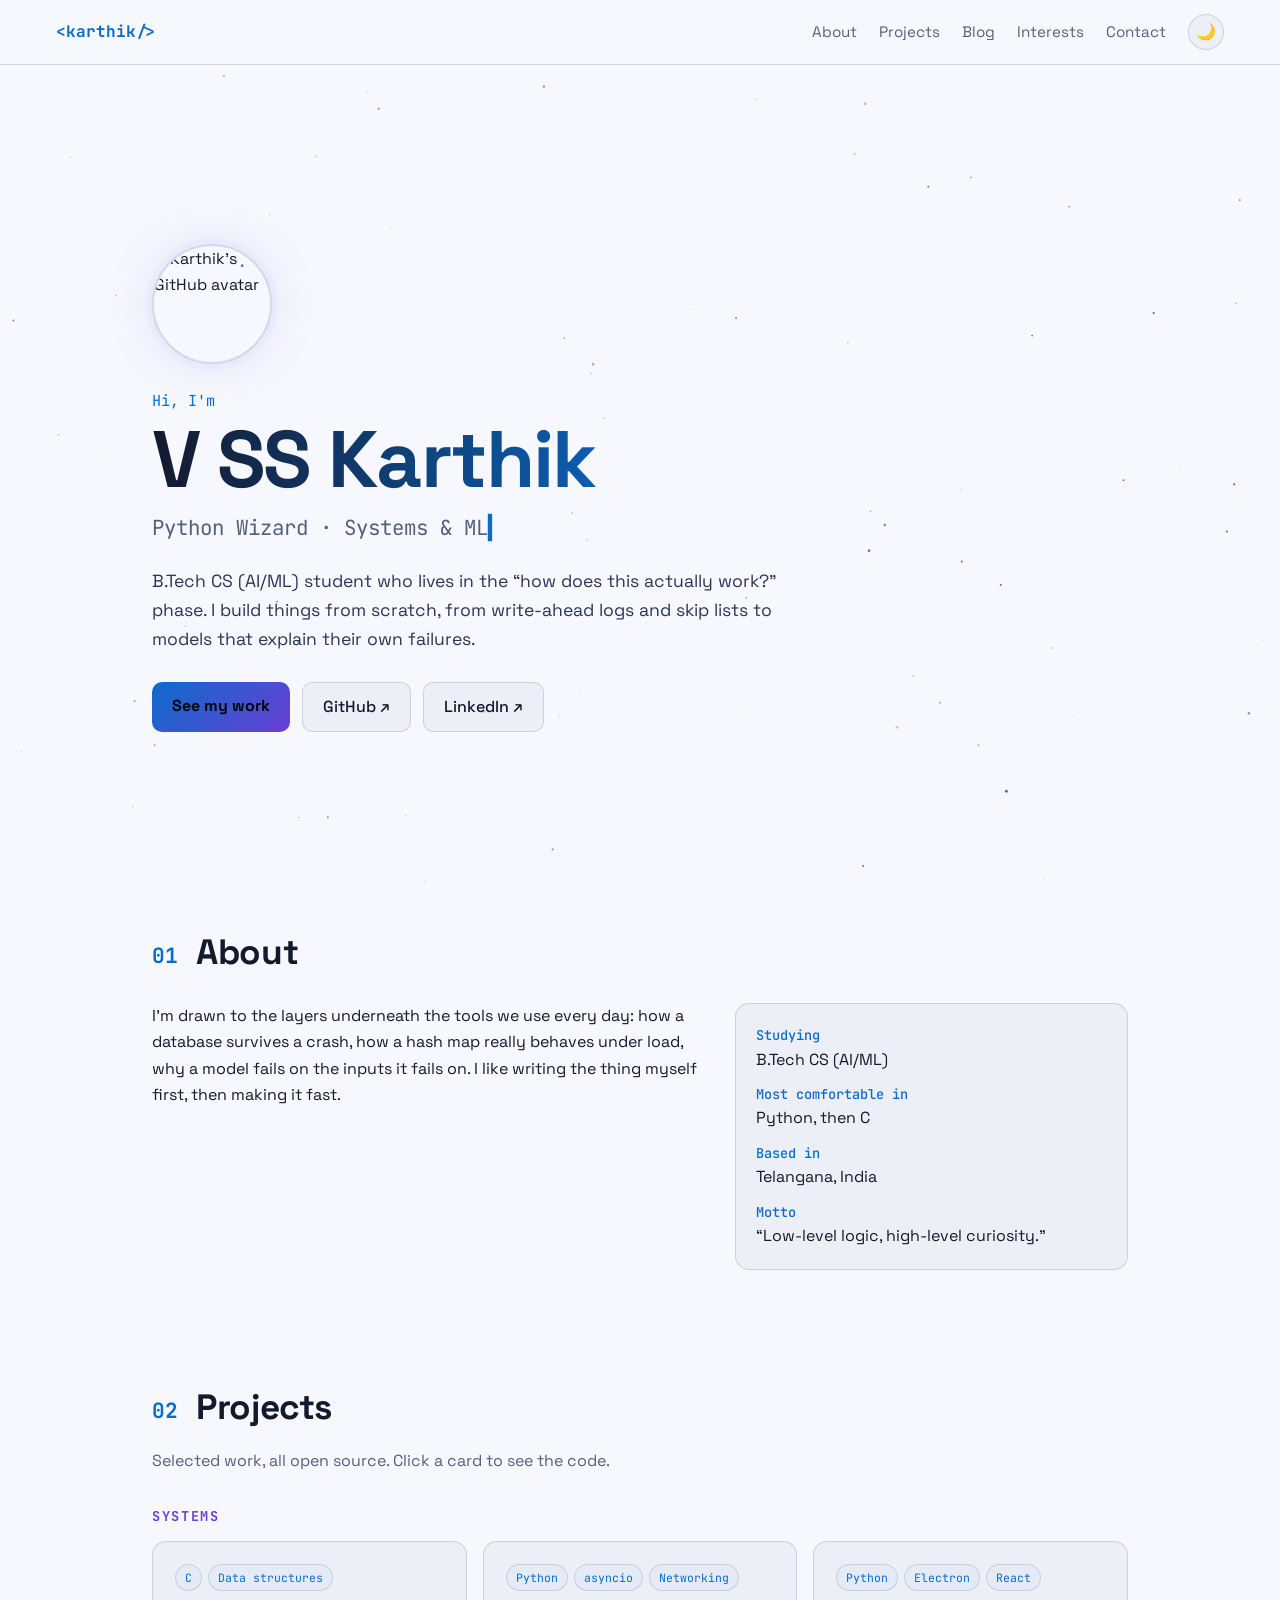
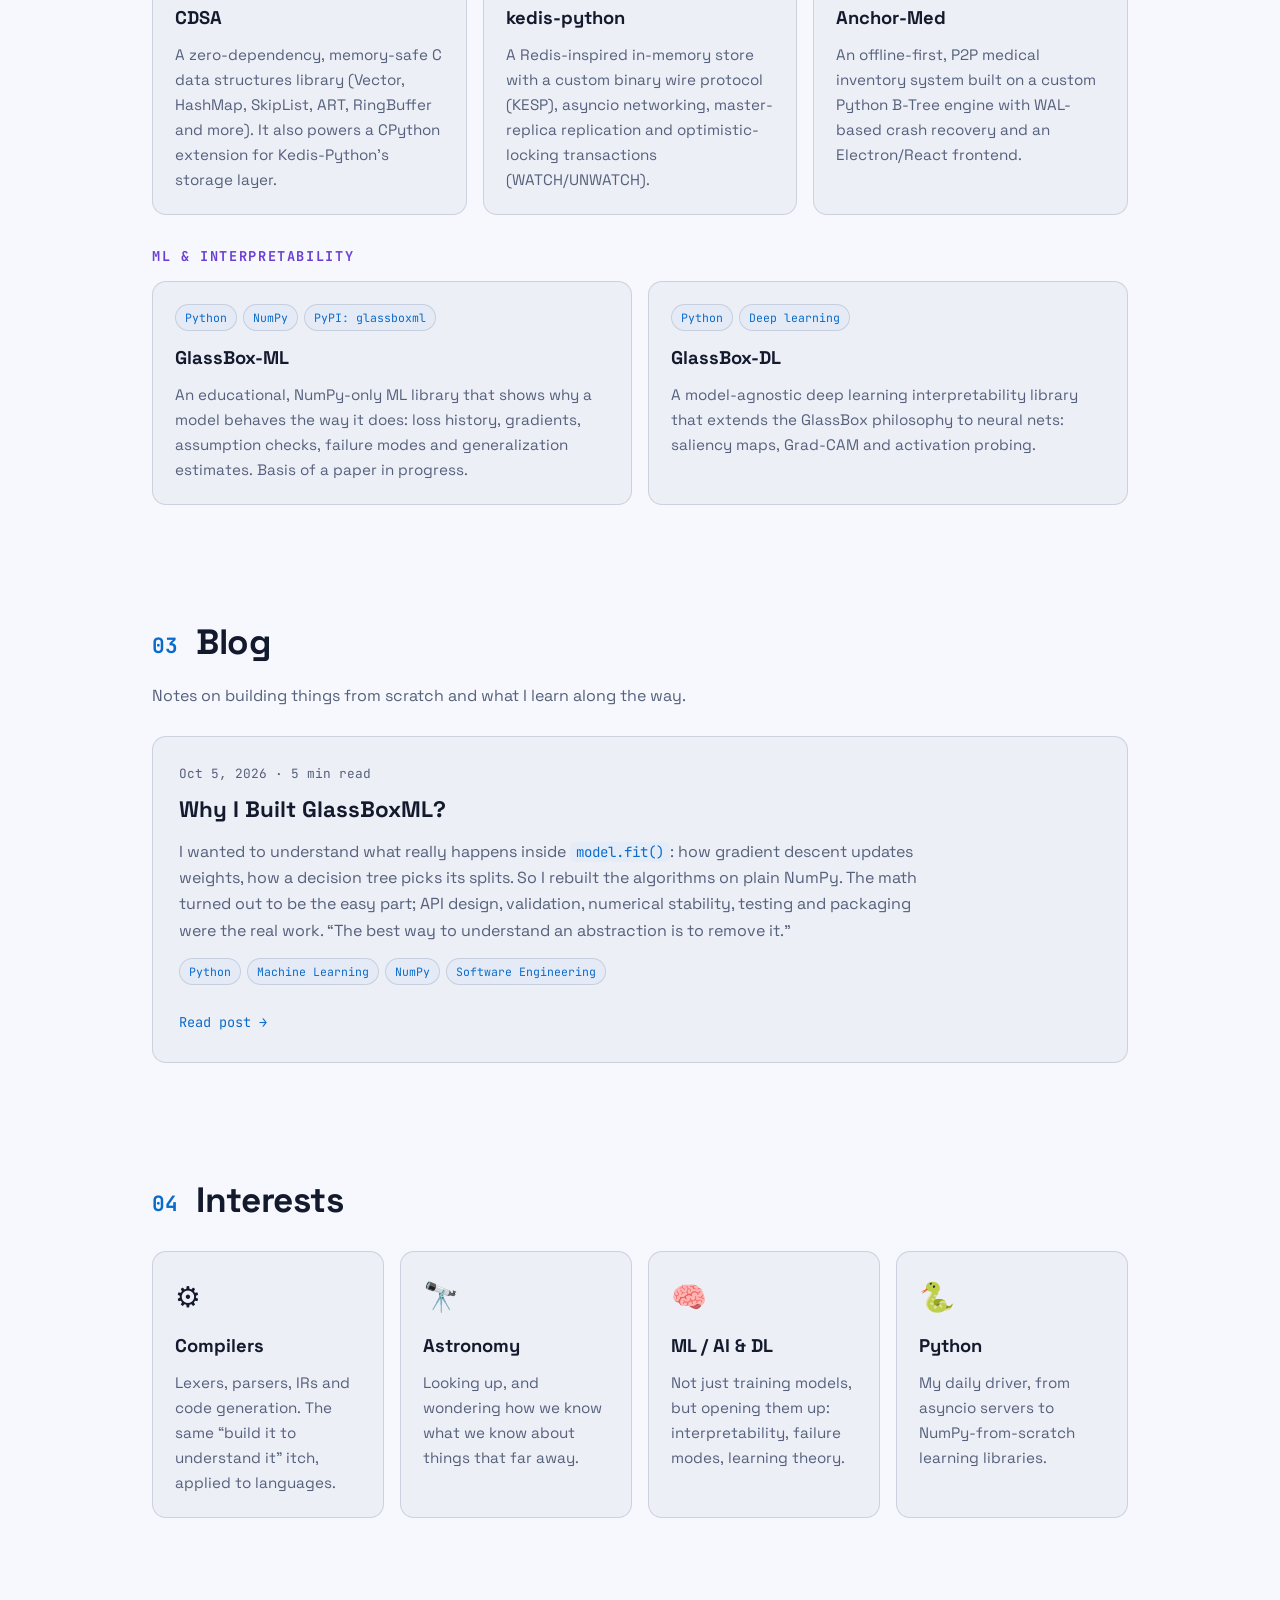
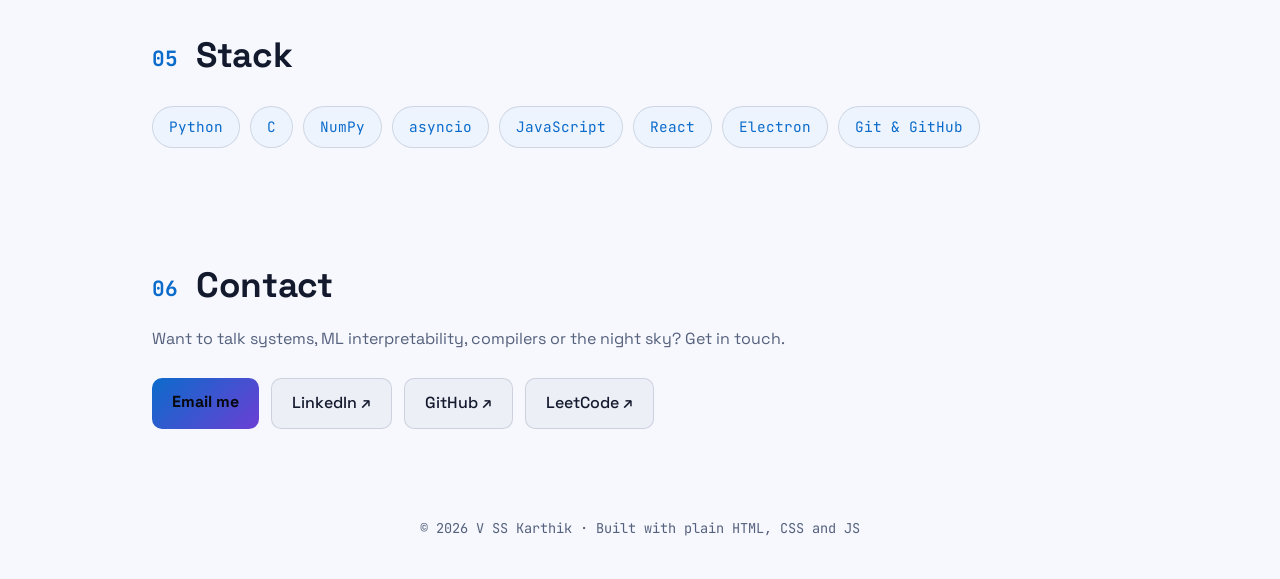
==== index.html @ e673e907 "Added Blog page in portfolio" ====
<!doctype html>
<html lang="en">
<head>
  <meta charset="utf-8">
  <meta name="viewport" content="width=device-width, initial-scale=1">
  <title>V SS Karthik · Systems, ML &amp; the Night Sky</title>
  <meta name="description" content="Portfolio of V SS Karthik (Hogwarts-coder10): compilers, astronomy, ML/AI, deep learning and Python. Database internals, interpretable ML, and systems built from scratch.">
  <meta property="og:title" content="V SS Karthik · Portfolio">
  <meta property="og:description" content="Systems, ML interpretability, compilers and astronomy.">
  <meta property="og:image" content="https://avatars.githubusercontent.com/u/178892370?v=4&s=400">
  <link rel="icon" href="https://avatars.githubusercontent.com/u/178892370?v=4&s=64">
  <link rel="preconnect" href="https://fonts.googleapis.com">
  <link rel="preconnect" href="https://fonts.gstatic.com" crossorigin>
  <link href="https://fonts.googleapis.com/css2?family=JetBrains+Mono:wght@400;500;700&family=Space+Grotesk:wght@400;500;700&display=swap" rel="stylesheet">
  <link rel="stylesheet" href="style.css">
  <script>
    // Apply saved or system theme before first paint to avoid a flash
    (function () {
      var t = null;
      try { t = localStorage.getItem("theme"); } catch (e) {}
      if (!t) t = window.matchMedia("(prefers-color-scheme: light)").matches ? "light" : "dark";
      document.documentElement.setAttribute("data-theme", t);
    })();
  </script>
</head>
<body>
  <canvas id="stars" aria-hidden="true"></canvas>

  <header class="nav">
    <a class="logo" href="#top">&lt;karthik/&gt;</a>
    <nav>
      <a href="#about">About</a>
      <a href="#projects">Projects</a>
      <a href="#blog">Blog</a>
      <a href="#interests">Interests</a>
      <a href="#contact">Contact</a>
      <button class="theme-toggle" id="theme-toggle" type="button" aria-label="Switch to light mode" title="Toggle light/dark mode">☀️</button>
    </nav>
  </header>

  <main id="top">
    <section class="hero">
      <img class="avatar" src="https://avatars.githubusercontent.com/u/178892370?v=4&s=300" alt="Karthik's GitHub avatar" width="120" height="120">
      <p class="eyebrow">Hi, I'm</p>
      <h1>V SS Karthik</h1>
      <p class="typed"><span id="typed"></span><span class="cursor">▍</span></p>
      <p class="lede">B.Tech CS (AI/ML) student who lives in the “how does this actually work?” phase. I build things from scratch, from write-ahead logs and skip lists to models that explain their own failures.</p>
      <div class="cta">
        <a class="btn primary" href="#projects">See my work</a>
        <a class="btn" href="https://github.com/Hogwarts-coder10" target="_blank" rel="noopener">GitHub ↗</a>
        <a class="btn" href="https://www.linkedin.com/in/vsskarthik/" target="_blank" rel="noopener">LinkedIn ↗</a>
      </div>
    </section>

    <section id="about" class="reveal">
      <h2><span>01</span> About</h2>
      <div class="about-grid">
        <p>I'm drawn to the layers underneath the tools we use every day: how a database survives a crash, how a hash map really behaves under load, why a model fails on the inputs it fails on. I like writing the thing myself first, then making it fast.</p>
        <ul class="facts">
          <li><b>Studying</b> B.Tech CS (AI/ML)</li>
          <li><b>Most comfortable in</b> Python, then C</li>
          <li><b>Based in</b> Telangana, India</li>
          <li><b>Motto</b> “Low-level logic, high-level curiosity.”</li>
        </ul>
      </div>
    </section>

    <section id="projects" class="reveal">
      <h2><span>02</span> Projects</h2>
      <p class="sub">Selected work, all open source. Click a card to see the code.</p>

      <h3 class="group">Systems</h3>
      <div class="grid">
        <a class="card" href="https://github.com/Hogwarts-coder10/CDSA" target="_blank" rel="noopener">
          <div class="tags"><span>C</span><span>Data structures</span></div>
          <h4>CDSA</h4>
          <p>A zero-dependency, memory-safe C data structures library (Vector, HashMap, SkipList, ART, RingBuffer and more). It also powers a CPython extension for Kedis-Python's storage layer.</p>
        </a>
        <a class="card" href="https://github.com/Hogwarts-coder10/kedis-python" target="_blank" rel="noopener">
          <div class="tags"><span>Python</span><span>asyncio</span><span>Networking</span></div>
          <h4>kedis-python</h4>
          <p>A Redis-inspired in-memory store with a custom binary wire protocol (KESP), asyncio networking, master-replica replication and optimistic-locking transactions (WATCH/UNWATCH).</p>
        </a>
        <a class="card" href="https://github.com/Hogwarts-coder10/Anchor-Med" target="_blank" rel="noopener">
          <div class="tags"><span>Python</span><span>Electron</span><span>React</span></div>
          <h4>Anchor-Med</h4>
          <p>An offline-first, P2P medical inventory system built on a custom Python B-Tree engine with WAL-based crash recovery and an Electron/React frontend.</p>
        </a>
      </div>

      <h3 class="group">ML &amp; Interpretability</h3>
      <div class="grid two">
        <a class="card" href="https://github.com/Hogwarts-coder10/GlassBox-ML" target="_blank" rel="noopener">
          <div class="tags"><span>Python</span><span>NumPy</span><span>PyPI: glassboxml</span></div>
          <h4>GlassBox-ML</h4>
          <p>An educational, NumPy-only ML library that shows why a model behaves the way it does: loss history, gradients, assumption checks, failure modes and generalization estimates. Basis of a paper in progress.</p>
        </a>
        <a class="card" href="https://github.com/Hogwarts-coder10/GlassBox-DL" target="_blank" rel="noopener">
          <div class="tags"><span>Python</span><span>Deep learning</span></div>
          <h4>GlassBox-DL</h4>
          <p>A model-agnostic deep learning interpretability library that extends the GlassBox philosophy to neural nets: saliency maps, Grad-CAM and activation probing.</p>
        </a>
      </div>
    </section>

    <section id="blog" class="reveal">
      <h2><span>03</span> Blog</h2>
      <p class="sub">Notes on building things from scratch and what I learn along the way.</p>
      <div class="posts">
        <!-- To add a post: copy this whole <a class="post"> block, edit it, and put the newest first. -->
        <a class="post" href="blog/glassboxml.html">
          <div class="post-meta">
            <time datetime="2026-10-05">Oct 5, 2026</time>
            <span>·</span>
            <span>5 min read</span>
          </div>
          <h4>Why I Built GlassBoxML?</h4>
          <p>I wanted to understand what really happens inside <code>model.fit()</code>: how gradient descent updates weights, how a decision tree picks its splits. So I rebuilt the algorithms on plain NumPy. The math turned out to be the easy part; API design, validation, numerical stability, testing and packaging were the real work. “The best way to understand an abstraction is to remove it.”</p>
          <div class="tags"><span>Python</span><span>Machine Learning</span><span>NumPy</span><span>Software Engineering</span></div>
          <span class="read">Read post →</span>
        </a>
      </div>
    </section>

    <section id="interests" class="reveal">
      <h2><span>04</span> Interests</h2>
      <div class="grid four">
        <div class="tile">
          <div class="icon">⚙️</div>
          <h4>Compilers</h4>
          <p>Lexers, parsers, IRs and code generation. The same “build it to understand it” itch, applied to languages.</p>
        </div>
        <div class="tile">
          <div class="icon">🔭</div>
          <h4>Astronomy</h4>
          <p>Looking up, and wondering how we know what we know about things that far away.</p>
        </div>
        <div class="tile">
          <div class="icon">🧠</div>
          <h4>ML / AI &amp; DL</h4>
          <p>Not just training models, but opening them up: interpretability, failure modes, learning theory.</p>
        </div>
        <div class="tile">
          <div class="icon">🐍</div>
          <h4>Python</h4>
          <p>My daily driver, from asyncio servers to NumPy-from-scratch learning libraries.</p>
        </div>
      </div>
    </section>

    <section id="stack" class="reveal">
      <h2><span>05</span> Stack</h2>
      <div class="chips">
        <span>Python</span><span>C</span><span>NumPy</span><span>asyncio</span><span>JavaScript</span><span>React</span><span>Electron</span><span>Git &amp; GitHub</span>
      </div>
    </section>

    <section id="contact" class="reveal">
      <h2><span>06</span> Contact</h2>
      <p class="sub">Want to talk systems, ML interpretability, compilers or the night sky? Get in touch.</p>
      <div class="cta">
        <a class="btn primary" href="mailto:vsskartheek@gmail.com">Email me</a>
        <a class="btn" href="https://www.linkedin.com/in/vsskarthik/" target="_blank" rel="noopener">LinkedIn ↗</a>
        <a class="btn" href="https://github.com/Hogwarts-coder10" target="_blank" rel="noopener">GitHub ↗</a>
        <a class="btn" href="https://leetcode.com/TheAncientCoder7079" target="_blank" rel="noopener">LeetCode ↗</a>
      </div>
    </section>
  </main>

  <footer>
    <p>© <span id="year"></span> V SS Karthik · Built with plain HTML, CSS and JS</p>
  </footer>

  <script src="script.js"></script>
</body>
</html>
---- style.css ----
:root {
  --bg: #07090f;
  --bg-2: #0d1220;
  --panel: rgba(255, 255, 255, 0.04);
  --border: rgba(255, 255, 255, 0.09);
  --text: #e6e9f2;
  --muted: #8f98b3;
  --accent: #7cc4ff;
  --accent-2: #b794ff;
  --mono: "JetBrains Mono", ui-monospace, SFMono-Regular, Menlo, monospace;
  --sans: "Space Grotesk", system-ui, -apple-system, "Segoe UI", sans-serif;
  --glow: #151b36;
  --nav-bg: rgba(7, 9, 15, 0.7);
  --lede: #c3c9dc;
  --h1-start: #ffffff;
  --star: #cfe3ff;
  color-scheme: dark;
}

:root[data-theme="light"] {
  --bg: #f6f8fd;
  --bg-2: #e9eef9;
  --panel: rgba(20, 30, 70, 0.04);
  --border: rgba(20, 30, 70, 0.14);
  --text: #141a2e;
  --muted: #55607c;
  --accent: #0b6bcb;
  --accent-2: #6b3fd4;
  --glow: #dfe8ff;
  --nav-bg: rgba(246, 248, 253, 0.8);
  --lede: #2c3555;
  --h1-start: #141a2e;
  --star: #3b5bdb;
  color-scheme: light;
}

* { box-sizing: border-box; margin: 0; padding: 0; }
html { scroll-behavior: smooth; }
body {
  background: radial-gradient(1200px 700px at 80% -10%, var(--glow) 0%, transparent 60%), var(--bg);
  transition: background-color 0.3s, color 0.3s;
  color: var(--text);
  font-family: var(--sans);
  line-height: 1.65;
  -webkit-font-smoothing: antialiased;
}
a { color: inherit; text-decoration: none; }

#stars {
  position: fixed;
  inset: 0;
  width: 100%;
  height: 100%;
  z-index: -1;
}

/* Nav */
.nav {
  position: sticky;
  top: 0;
  z-index: 10;
  display: flex;
  justify-content: space-between;
  align-items: center;
  padding: 14px clamp(16px, 5vw, 56px);
  background: var(--nav-bg);
  backdrop-filter: blur(10px);
  border-bottom: 1px solid var(--border);
}
.logo { font-family: var(--mono); font-weight: 700; color: var(--accent); }
.nav nav { display: flex; gap: 22px; align-items: center; }
.theme-toggle {
  width: 36px;
  height: 36px;
  border-radius: 50%;
  border: 1px solid var(--border);
  background: var(--panel);
  color: var(--text);
  font-size: 1rem;
  cursor: pointer;
  line-height: 1;
  transition: border-color 0.2s, transform 0.2s;
}
.theme-toggle:hover { border-color: var(--accent); transform: rotate(15deg); }
.theme-toggle:focus-visible { outline: 2px solid var(--accent); outline-offset: 2px; }
.nav nav a { color: var(--muted); font-size: 0.95rem; transition: color 0.2s; }
.nav nav a:hover { color: var(--text); }

main { max-width: 1040px; margin: 0 auto; padding: 0 clamp(16px, 5vw, 32px); }
section { padding: 84px 0 24px; }

/* Hero */
.hero { padding-top: 96px; min-height: 86vh; display: flex; flex-direction: column; justify-content: center; }
.avatar {
  border-radius: 50%;
  border: 2px solid var(--border);
  box-shadow: 0 0 0 6px rgba(124, 196, 255, 0.08), 0 0 40px rgba(183, 148, 255, 0.25);
  margin-bottom: 24px;
}
.eyebrow { font-family: var(--mono); color: var(--accent); font-size: 0.95rem; }
h1 {
  font-size: clamp(2.6rem, 8vw, 5rem);
  line-height: 1.05;
  letter-spacing: -0.02em;
  background: linear-gradient(90deg, var(--h1-start), var(--accent) 55%, var(--accent-2));
  -webkit-background-clip: text;
  background-clip: text;
  color: transparent;
  margin: 4px 0 10px;
}
.typed { font-family: var(--mono); font-size: clamp(1rem, 2.4vw, 1.3rem); color: var(--muted); min-height: 1.8em; }
.cursor { color: var(--accent); animation: blink 1s steps(2) infinite; }
@keyframes blink { 50% { opacity: 0; } }
.lede { max-width: 640px; margin: 18px 0 28px; color: var(--lede); font-size: 1.1rem; }

.cta { display: flex; flex-wrap: wrap; gap: 12px; }
.btn {
  padding: 11px 20px;
  border-radius: 10px;
  border: 1px solid var(--border);
  background: var(--panel);
  font-weight: 500;
  transition: transform 0.2s, border-color 0.2s, background 0.2s;
}
.btn:hover { transform: translateY(-2px); border-color: var(--accent); }
.btn.primary { background: linear-gradient(135deg, var(--accent), var(--accent-2)); color: #07090f; border: none; font-weight: 700; }

/* Section headings */
h2 { font-size: clamp(1.6rem, 4vw, 2.2rem); margin-bottom: 22px; letter-spacing: -0.01em; }
h2 span { font-family: var(--mono); color: var(--accent); font-size: 0.6em; margin-right: 10px; vertical-align: middle; }
.sub { color: var(--muted); margin: -10px 0 26px; }
.group { font-family: var(--mono); font-size: 0.85rem; text-transform: uppercase; letter-spacing: 0.12em; color: var(--accent-2); margin: 30px 0 14px; }

/* About */
.about-grid { display: grid; grid-template-columns: 1.4fr 1fr; gap: 32px; }
.facts { list-style: none; display: grid; gap: 10px; padding: 20px; border: 1px solid var(--border); background: var(--panel); border-radius: 14px; }
.facts b { font-family: var(--mono); font-weight: 500; color: var(--accent); font-size: 0.85rem; display: block; }

/* Grids and cards */
.grid { display: grid; grid-template-columns: repeat(3, 1fr); gap: 16px; }
.grid.two { grid-template-columns: repeat(2, 1fr); }
.grid.four { grid-template-columns: repeat(4, 1fr); }

.card, .tile {
  display: block;
  padding: 22px;
  border-radius: 14px;
  border: 1px solid var(--border);
  background: var(--panel);
  transition: transform 0.25s, border-color 0.25s, box-shadow 0.25s;
}
.card:hover { transform: translateY(-4px); border-color: var(--accent); box-shadow: 0 12px 40px rgba(124, 196, 255, 0.1); }
.card h4, .tile h4 { font-size: 1.15rem; margin-bottom: 8px; }
.card p, .tile p { color: var(--muted); font-size: 0.95rem; }
.tags { display: flex; flex-wrap: wrap; gap: 6px; margin-bottom: 12px; }
.tags span, .chips span {
  font-family: var(--mono);
  font-size: 0.72rem;
  padding: 3px 9px;
  border-radius: 999px;
  border: 1px solid var(--border);
  color: var(--accent);
  background: rgba(124, 196, 255, 0.07);
}
.tile .icon { font-size: 1.8rem; margin-bottom: 10px; }

/* Article page */
.article { max-width: 720px; margin: 0 auto; padding: 56px 0 16px; }
.article .back { font-family: var(--mono); font-size: 0.85rem; color: var(--accent); }
.article .post-meta { margin-top: 28px; }
.article h1 { font-size: clamp(2rem, 6vw, 3.2rem); margin: 6px 0 14px; }
.article h2 { font-size: 1.5rem; margin: 40px 0 12px; }
.article p, .article li { color: var(--lede); font-size: 1.06rem; }
.article p { margin: 0 0 16px; }
.article ul { margin: 0 0 18px 22px; display: grid; gap: 6px; }
.article .tags { margin: 0 0 28px; }
.article code { font-family: var(--mono); font-size: 0.88em; color: var(--accent); background: rgba(124, 196, 255, 0.08); padding: 1px 6px; border-radius: 6px; }
.article pre { margin: 0 0 18px; padding: 16px 18px; overflow-x: auto; border-radius: 12px; border: 1px solid var(--border); background: var(--panel); }
.article pre code { background: none; padding: 0; color: var(--text); font-size: 0.9rem; }
.article blockquote { margin: 0 0 18px; padding: 8px 0 8px 18px; border-left: 3px solid var(--accent-2); color: var(--text); font-size: 1.15rem; font-weight: 500; }
.article a { color: var(--accent); }
.article a:hover { text-decoration: underline; }
.article .chips.inline { margin: 0 0 18px; }
.article .chips.inline span { font-size: 0.8rem; padding: 5px 12px; }
.article .also { margin-top: 40px; padding-top: 18px; border-top: 1px solid var(--border); color: var(--muted); font-size: 0.95rem; }

/* Blog */
.posts { display: grid; gap: 16px; }
.post {
  display: block;
  padding: 26px;
  border-radius: 14px;
  border: 1px solid var(--border);
  background: var(--panel);
  transition: transform 0.25s, border-color 0.25s, box-shadow 0.25s;
}
.post:hover { transform: translateY(-4px); border-color: var(--accent); box-shadow: 0 12px 40px rgba(124, 196, 255, 0.1); }
.post-meta { display: flex; gap: 8px; font-family: var(--mono); font-size: 0.8rem; color: var(--muted); margin-bottom: 8px; }
.post h4 { font-size: 1.4rem; margin-bottom: 10px; }
.post p { color: var(--muted); max-width: 760px; margin-bottom: 14px; }
.post code { font-family: var(--mono); font-size: 0.88em; color: var(--accent); background: rgba(124, 196, 255, 0.08); padding: 1px 6px; border-radius: 6px; }
.post .read { display: inline-block; margin-top: 14px; font-family: var(--mono); font-size: 0.85rem; color: var(--accent); }

.chips { display: flex; flex-wrap: wrap; gap: 10px; }
.chips span { font-size: 0.9rem; padding: 8px 16px; }

/* Reveal on scroll */
.reveal { opacity: 0; transform: translateY(24px); transition: opacity 0.7s ease, transform 0.7s ease; }
.reveal.in { opacity: 1; transform: none; }

footer { text-align: center; color: var(--muted); font-size: 0.85rem; padding: 64px 16px 40px; font-family: var(--mono); }

@media (max-width: 860px) {
  .grid, .grid.two, .grid.four { grid-template-columns: 1fr 1fr; }
  .about-grid { grid-template-columns: 1fr; }
}
@media (max-width: 560px) {
  .grid, .grid.two, .grid.four { grid-template-columns: 1fr; }
  .nav nav { gap: 14px; }
  .nav nav a { font-size: 0.85rem; }
}
@media (prefers-reduced-motion: reduce) {
  html { scroll-behavior: auto; }
  .reveal { opacity: 1; transform: none; transition: none; }
  .cursor { animation: none; }
}
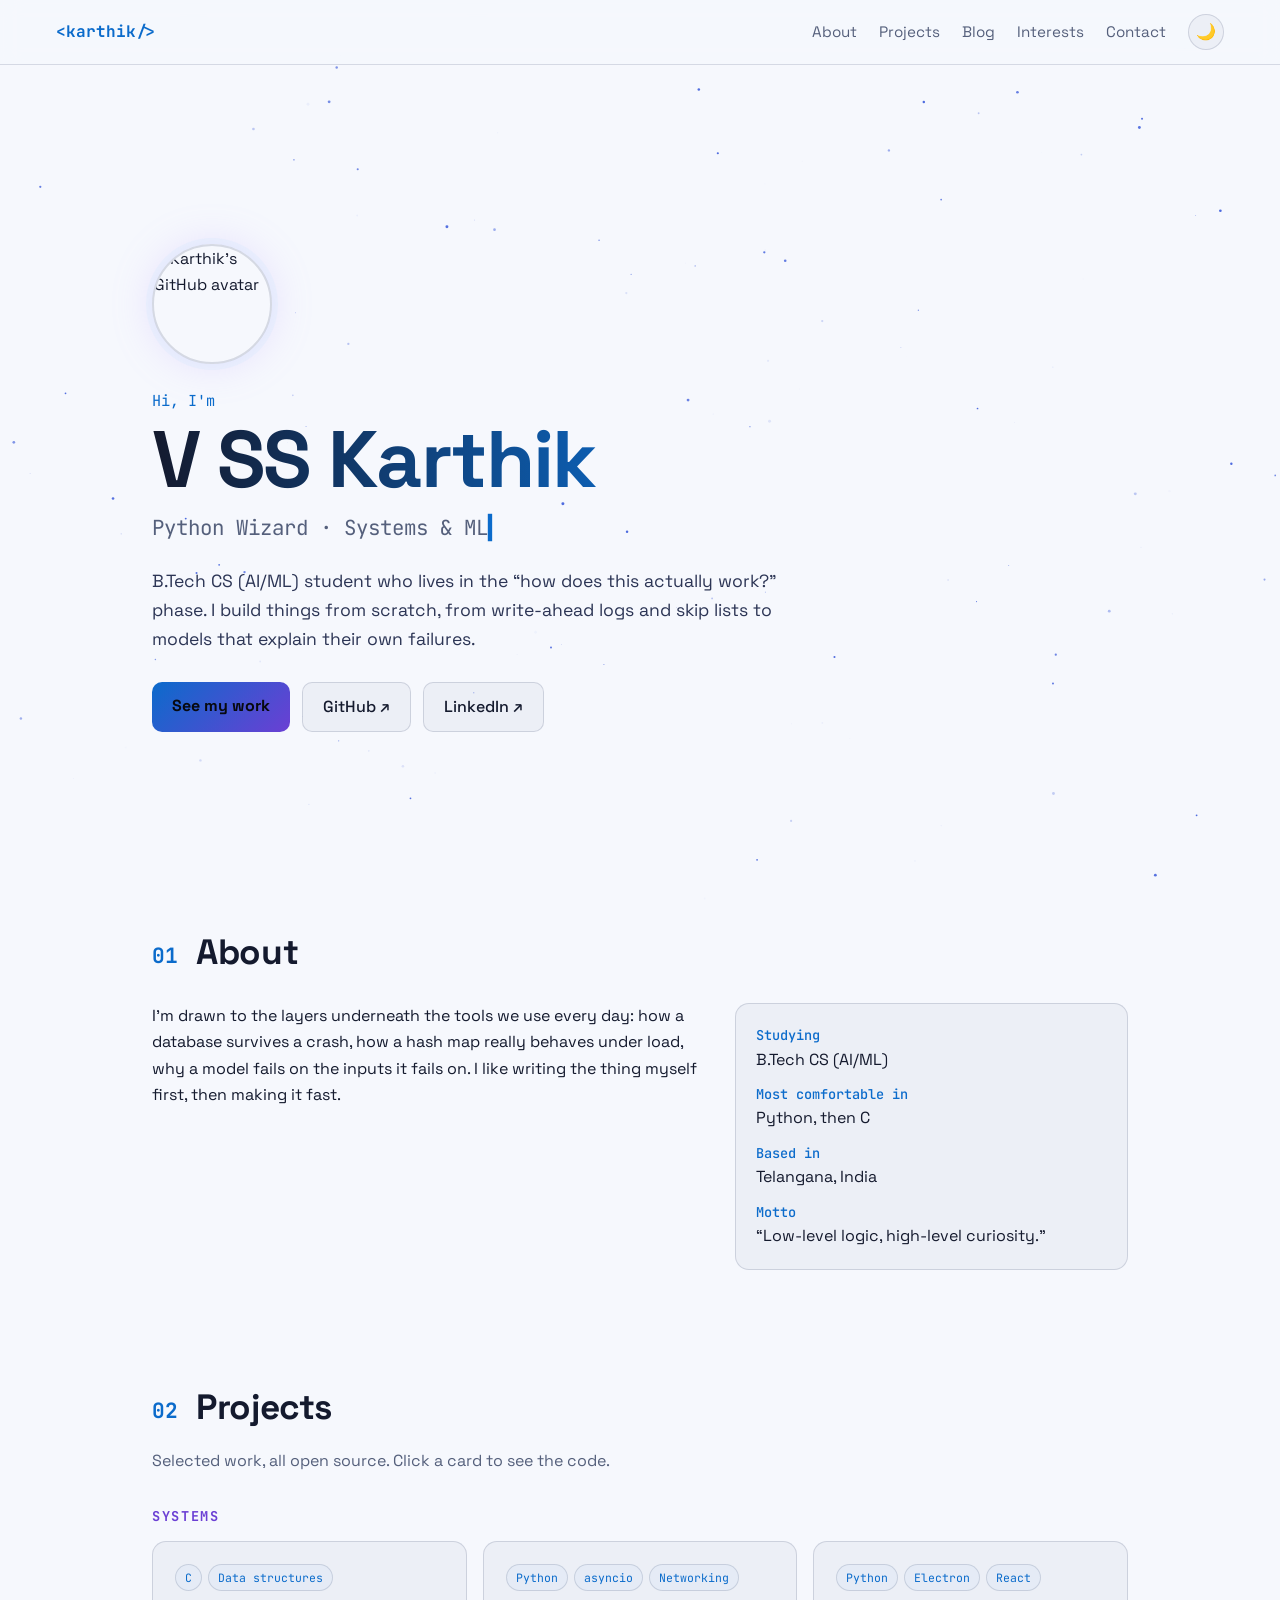
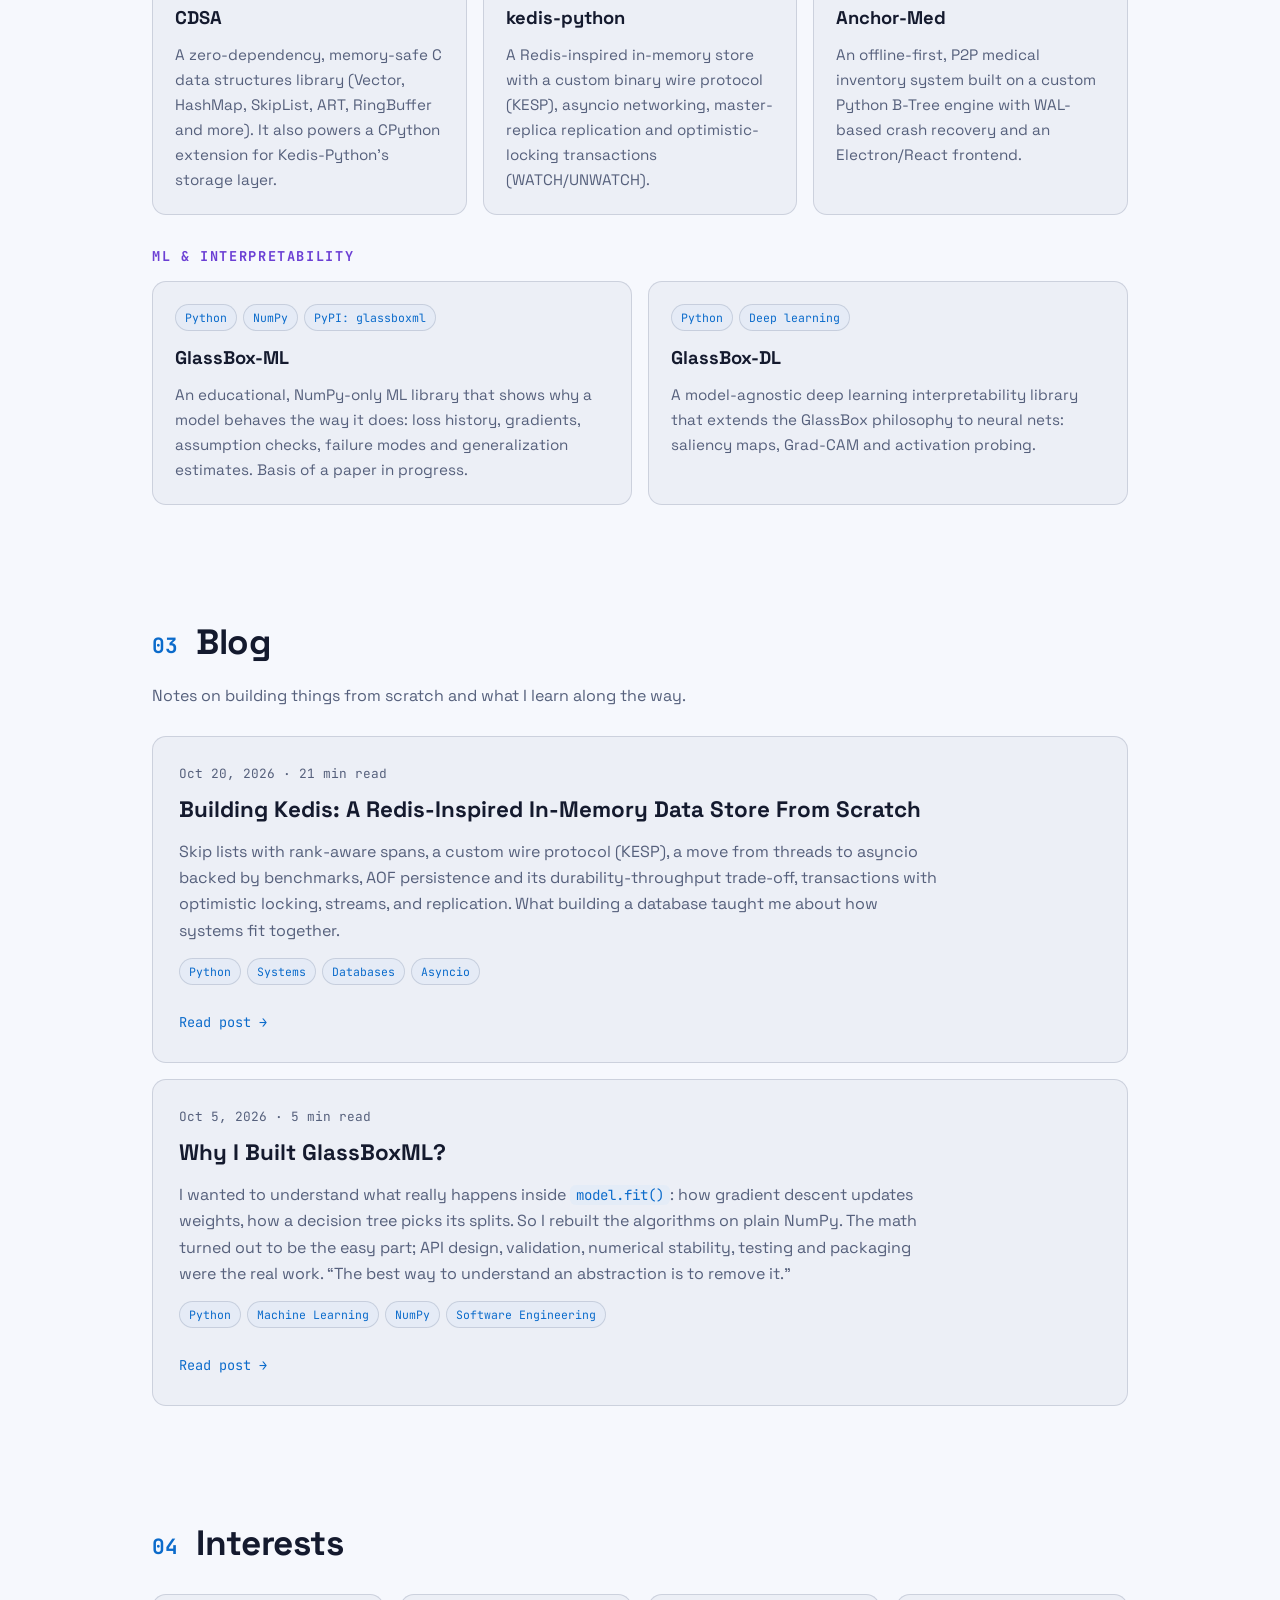
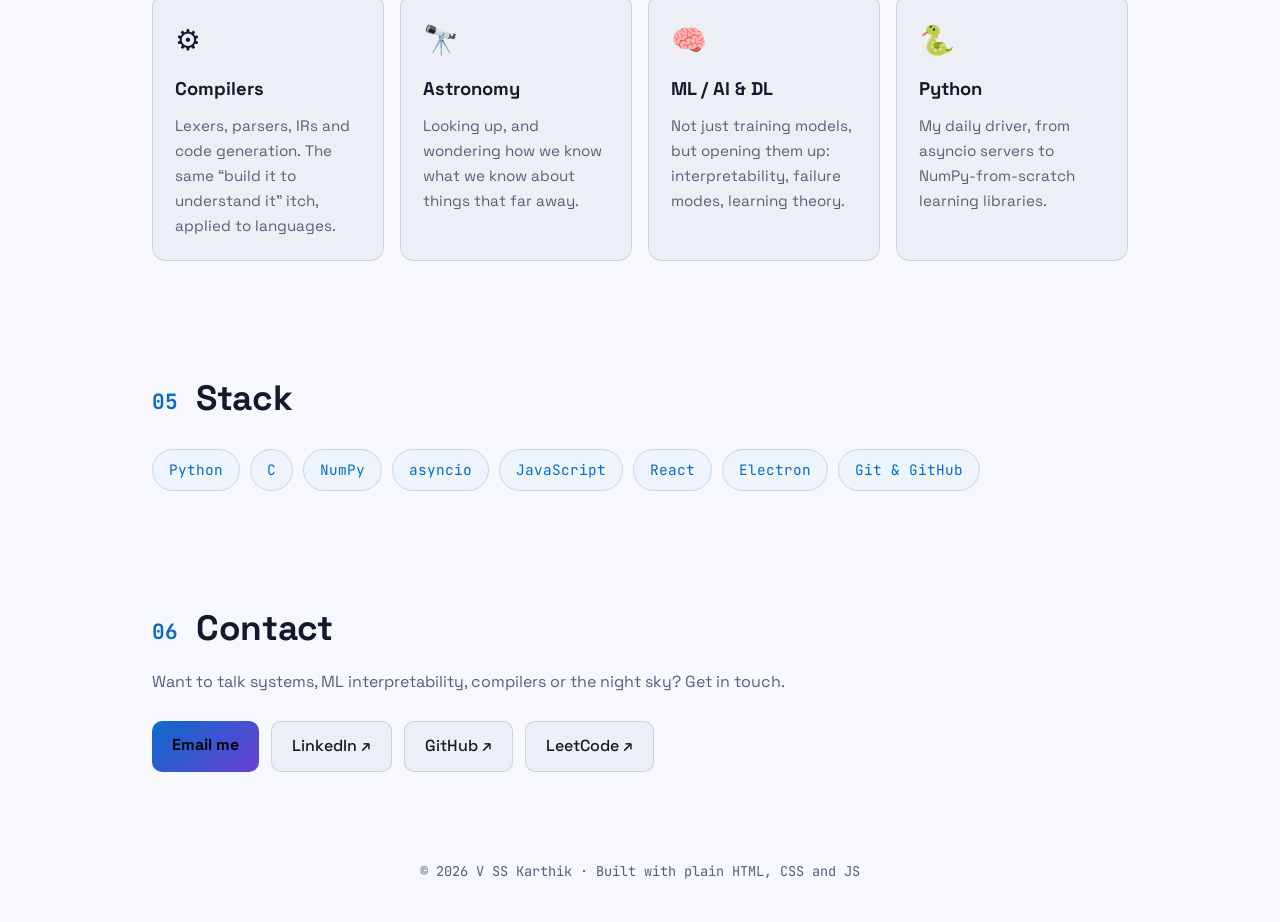
==== commit 9ac62479: "Added kedis blog" ====
--- a/index.html
+++ b/index.html
@@ -108,6 +108,17 @@
       <p class="sub">Notes on building things from scratch and what I learn along the way.</p>
       <div class="posts">
         <!-- To add a post: copy this whole <a class="post"> block, edit it, and put the newest first. -->
+        <a class="post" href="blog/kedis.html">
+          <div class="post-meta">
+            <time datetime="2026-10-20">Oct 20, 2026</time>
+            <span>·</span>
+            <span>21 min read</span>
+          </div>
+          <h4>Building Kedis: A Redis-Inspired In-Memory Data Store From Scratch</h4>
+          <p>Skip lists with rank-aware spans, a custom wire protocol (KESP), a move from threads to asyncio backed by benchmarks, AOF persistence and its durability-throughput trade-off, transactions with optimistic locking, streams, and replication. What building a database taught me about how systems fit together.</p>
+          <div class="tags"><span>Python</span><span>Systems</span><span>Databases</span><span>Asyncio</span></div>
+          <span class="read">Read post →</span>
+        </a>
         <a class="post" href="blog/glassboxml.html">
           <div class="post-meta">
             <time datetime="2026-10-05">Oct 5, 2026</time>
--- a/style.css
+++ b/style.css
@@ -182,6 +182,17 @@
 .article a:hover { text-decoration: underline; }
 .article .chips.inline { margin: 0 0 18px; }
 .article .chips.inline span { font-size: 0.8rem; padding: 5px 12px; }
+.article .subtitle { font-size: 1.2rem; font-style: italic; color: var(--muted); margin-bottom: 18px; }
+.article h3 { font-size: 1.15rem; margin: 28px 0 10px; color: var(--accent-2); }
+.article hr { border: none; border-top: 1px solid var(--border); margin: 32px 0; }
+.article strong { color: var(--text); }
+.article ol { margin: 0 0 18px 22px; display: grid; gap: 6px; }
+.table-wrap { overflow-x: auto; margin: 0 0 20px; border: 1px solid var(--border); border-radius: 12px; }
+.article table { width: 100%; border-collapse: collapse; font-size: 0.95rem; }
+.article th, .article td { padding: 10px 14px; border-bottom: 1px solid var(--border); text-align: left; }
+.article th { font-family: var(--mono); font-size: 0.78rem; text-transform: uppercase; letter-spacing: 0.06em; color: var(--accent); background: var(--panel); }
+.article tr:last-child td { border-bottom: none; }
+.article td code { white-space: nowrap; }
 .article .also { margin-top: 40px; padding-top: 18px; border-top: 1px solid var(--border); color: var(--muted); font-size: 0.95rem; }
 
 /* Blog */
@@ -216,8 +227,9 @@
 }
 @media (max-width: 560px) {
   .grid, .grid.two, .grid.four { grid-template-columns: 1fr; }
-  .nav nav { gap: 14px; }
-  .nav nav a { font-size: 0.85rem; }
+  .nav { flex-wrap: wrap; gap: 8px 12px; padding: 10px 16px; }
+  .nav nav { gap: 12px; flex-wrap: wrap; }
+  .nav nav a { font-size: 0.82rem; }
 }
 @media (prefers-reduced-motion: reduce) {
   html { scroll-behavior: auto; }
